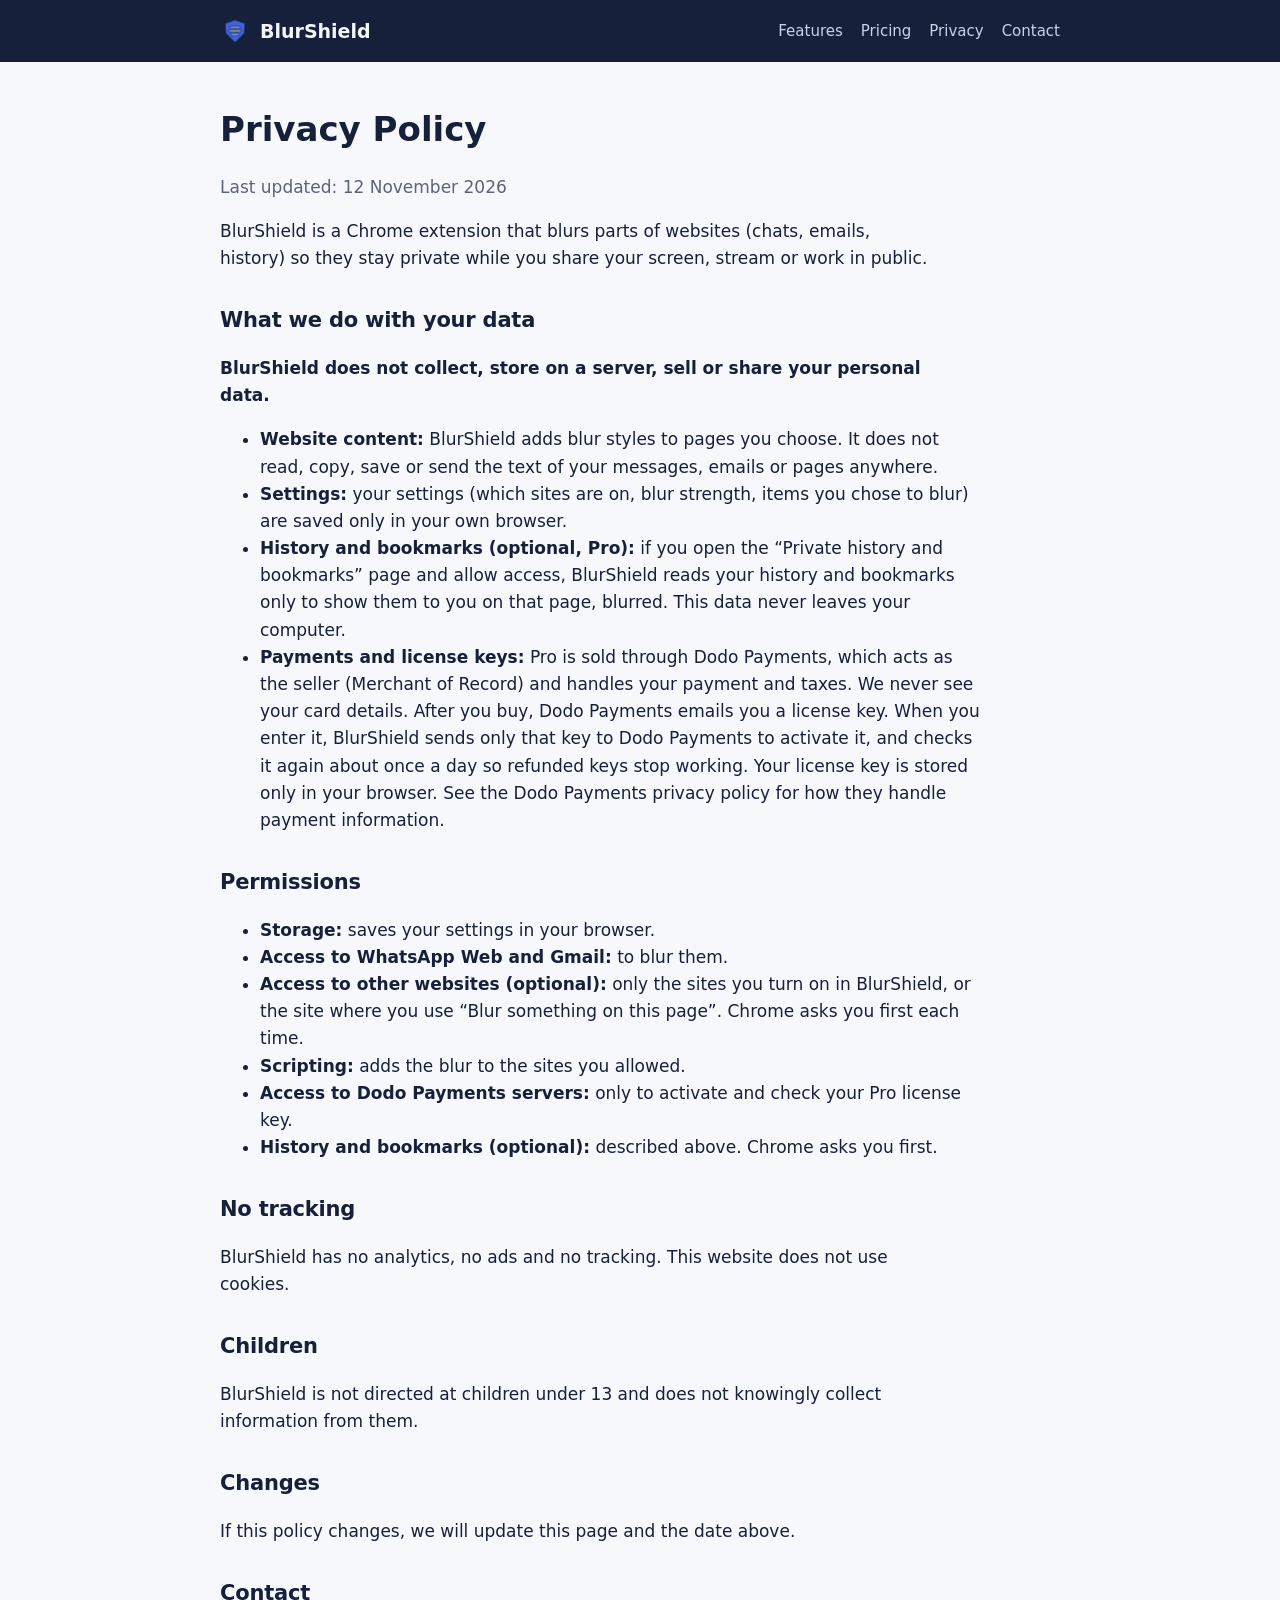
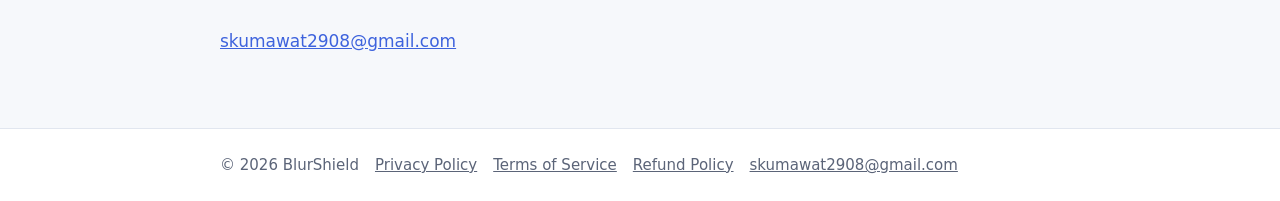
==== privacy.html @ 42de721b "Add files via upload" ====
<!doctype html>
<html lang="en">
<head>
<meta charset="utf-8">
<meta name="viewport" content="width=device-width, initial-scale=1">
<title>Privacy Policy – BlurShield</title>
<meta name="description" content="Blur your chats, emails and history while screen sharing or streaming.">
<link rel="icon" href="favicon.png">
<link rel="stylesheet" href="style.css">
</head>
<body>
<header class="top">
  <div class="wrap nav">
    <a class="brand" href="index.html"><img src="icon.png" alt="">BlurShield</a>
    <nav><a href="index.html#features">Features</a><a href="index.html#pricing">Pricing</a><a href="privacy.html">Privacy</a><a href="mailto:skumawat2908@gmail.com">Contact</a></nav>
  </div>
</header>
<main class="wrap doc">
<h1>Privacy Policy</h1>
<p class="muted">Last updated: 12 November 2026</p>
<p>BlurShield is a Chrome extension that blurs parts of websites (chats, emails, history) so they stay private while you share your screen, stream or work in public.</p>
<h2>What we do with your data</h2>
<p><strong>BlurShield does not collect, store on a server, sell or share your personal data.</strong></p>
<ul>
<li><strong>Website content:</strong> BlurShield adds blur styles to pages you choose. It does not read, copy, save or send the text of your messages, emails or pages anywhere.</li>
<li><strong>Settings:</strong> your settings (which sites are on, blur strength, items you chose to blur) are saved only in your own browser.</li>
<li><strong>History and bookmarks (optional, Pro):</strong> if you open the “Private history and bookmarks” page and allow access, BlurShield reads your history and bookmarks only to show them to you on that page, blurred. This data never leaves your computer.</li>
<li><strong>Payments and license keys:</strong> Pro is sold through Dodo Payments, which acts as the seller (Merchant of Record) and handles your payment and taxes. We never see your card details. After you buy, Dodo Payments emails you a license key. When you enter it, BlurShield sends only that key to Dodo Payments to activate it, and checks it again about once a day so refunded keys stop working. Your license key is stored only in your browser. See the Dodo Payments privacy policy for how they handle payment information.</li>
</ul>
<h2>Permissions</h2>
<ul>
<li><strong>Storage:</strong> saves your settings in your browser.</li>
<li><strong>Access to WhatsApp Web and Gmail:</strong> to blur them.</li>
<li><strong>Access to other websites (optional):</strong> only the sites you turn on in BlurShield, or the site where you use “Blur something on this page”. Chrome asks you first each time.</li>
<li><strong>Scripting:</strong> adds the blur to the sites you allowed.</li>
<li><strong>Access to Dodo Payments servers:</strong> only to activate and check your Pro license key.</li>
<li><strong>History and bookmarks (optional):</strong> described above. Chrome asks you first.</li>
</ul>
<h2>No tracking</h2>
<p>BlurShield has no analytics, no ads and no tracking. This website does not use cookies.</p>
<h2>Children</h2>
<p>BlurShield is not directed at children under 13 and does not knowingly collect information from them.</p>
<h2>Changes</h2>
<p>If this policy changes, we will update this page and the date above.</p>
<h2>Contact</h2>
<p><a href="mailto:skumawat2908@gmail.com">skumawat2908@gmail.com</a></p>
</main>
<footer>
  <div class="wrap">
    <span>© 2026 BlurShield</span>
    <a href="privacy.html">Privacy Policy</a>
    <a href="terms.html">Terms of Service</a>
    <a href="refund.html">Refund Policy</a>
    <a href="mailto:skumawat2908@gmail.com">skumawat2908@gmail.com</a>
  </div>
</footer>
</body>
</html>
---- style.css ----
:root {
  --bg: #F6F8FB; --surface: #FFFFFF; --ink: #17203A; --muted: #5B6478;
  --line: #E1E6EF; --accent: #3E63DD; --gold: #F2C14E; --hero: #17203A;
}
* { box-sizing: border-box; }
body {
  margin: 0; background: var(--bg); color: var(--ink);
  font: 17px/1.6 system-ui, -apple-system, "Segoe UI", Roboto, sans-serif;
}
a { color: var(--accent); }
.wrap { max-width: 880px; margin: 0 auto; padding: 0 20px; }

/* Header */
.top { background: var(--hero); color: #F3F6FC; }
.nav { display: flex; align-items: center; gap: 12px; padding-top: 16px; padding-bottom: 16px; flex-wrap: wrap; }
.brand { display: flex; align-items: center; gap: 10px; color: inherit; text-decoration: none; font-weight: 700; font-size: 19px; }
.brand img { width: 30px; height: 30px; }
.nav nav { margin-left: auto; display: flex; gap: 18px; flex-wrap: wrap; }
.nav nav a { color: #C9D2E6; text-decoration: none; font-size: 15px; }
.nav nav a:hover { color: #fff; }

/* Hero */
.hero { padding-top: 56px; padding-bottom: 64px; }
.hero h1 { font-size: clamp(32px, 6vw, 48px); line-height: 1.1; margin: 0 0 16px; letter-spacing: -0.02em; }
.hero p { color: #C9D2E6; font-size: 19px; max-width: 560px; margin: 0 0 28px; }
.chat { display: grid; gap: 10px; max-width: 360px; margin-bottom: 32px; }
.bubble { padding: 10px 14px; border-radius: 16px 16px 16px 4px; background: #2C3A63; color: #F3F6FC; width: fit-content; }
.bubble.blur { filter: blur(5px); }
.bubble.me { justify-self: end; border-radius: 16px 16px 4px 16px; background: var(--accent); }
.btn {
  display: inline-block; padding: 12px 22px; border-radius: 10px; font-weight: 700;
  text-decoration: none; background: var(--gold); color: #2B2105;
}
.btn.ghost { background: transparent; color: #F3F6FC; border: 1px solid #4A5578; margin-left: 8px; }

/* Sections */
section { padding: 48px 0; border-bottom: 1px solid var(--line); }
section:last-of-type { border-bottom: 0; }
h2 { font-size: 28px; margin: 0 0 20px; letter-spacing: -0.01em; }
.cards { display: grid; grid-template-columns: repeat(auto-fit, minmax(240px, 1fr)); gap: 16px; }
.card { background: var(--surface); border: 1px solid var(--line); border-radius: 14px; padding: 22px; }
.card h3 { margin: 0 0 8px; font-size: 19px; }
.card ul { margin: 0; padding-left: 20px; }
.card li { margin: 4px 0; }
.price { font-size: 34px; font-weight: 800; margin: 4px 0 2px; }
.price small { font-size: 16px; font-weight: 500; color: var(--muted); }
.card.pro { border: 2px solid var(--gold); }
.muted { color: var(--muted); }

/* Legal pages */
.doc { padding-top: 40px; padding-bottom: 56px; }
.doc h1 { font-size: 34px; margin: 0 0 4px; }
.doc h2 { font-size: 21px; margin: 32px 0 8px; }
.doc p, .doc li { max-width: 720px; }

footer { background: var(--surface); border-top: 1px solid var(--line); padding: 24px 0; font-size: 15px; color: var(--muted); }
footer .wrap { display: flex; flex-wrap: wrap; gap: 16px; }
footer a { color: var(--muted); }

@media (max-width: 520px) {
  .btn.ghost { margin: 10px 0 0; }
}
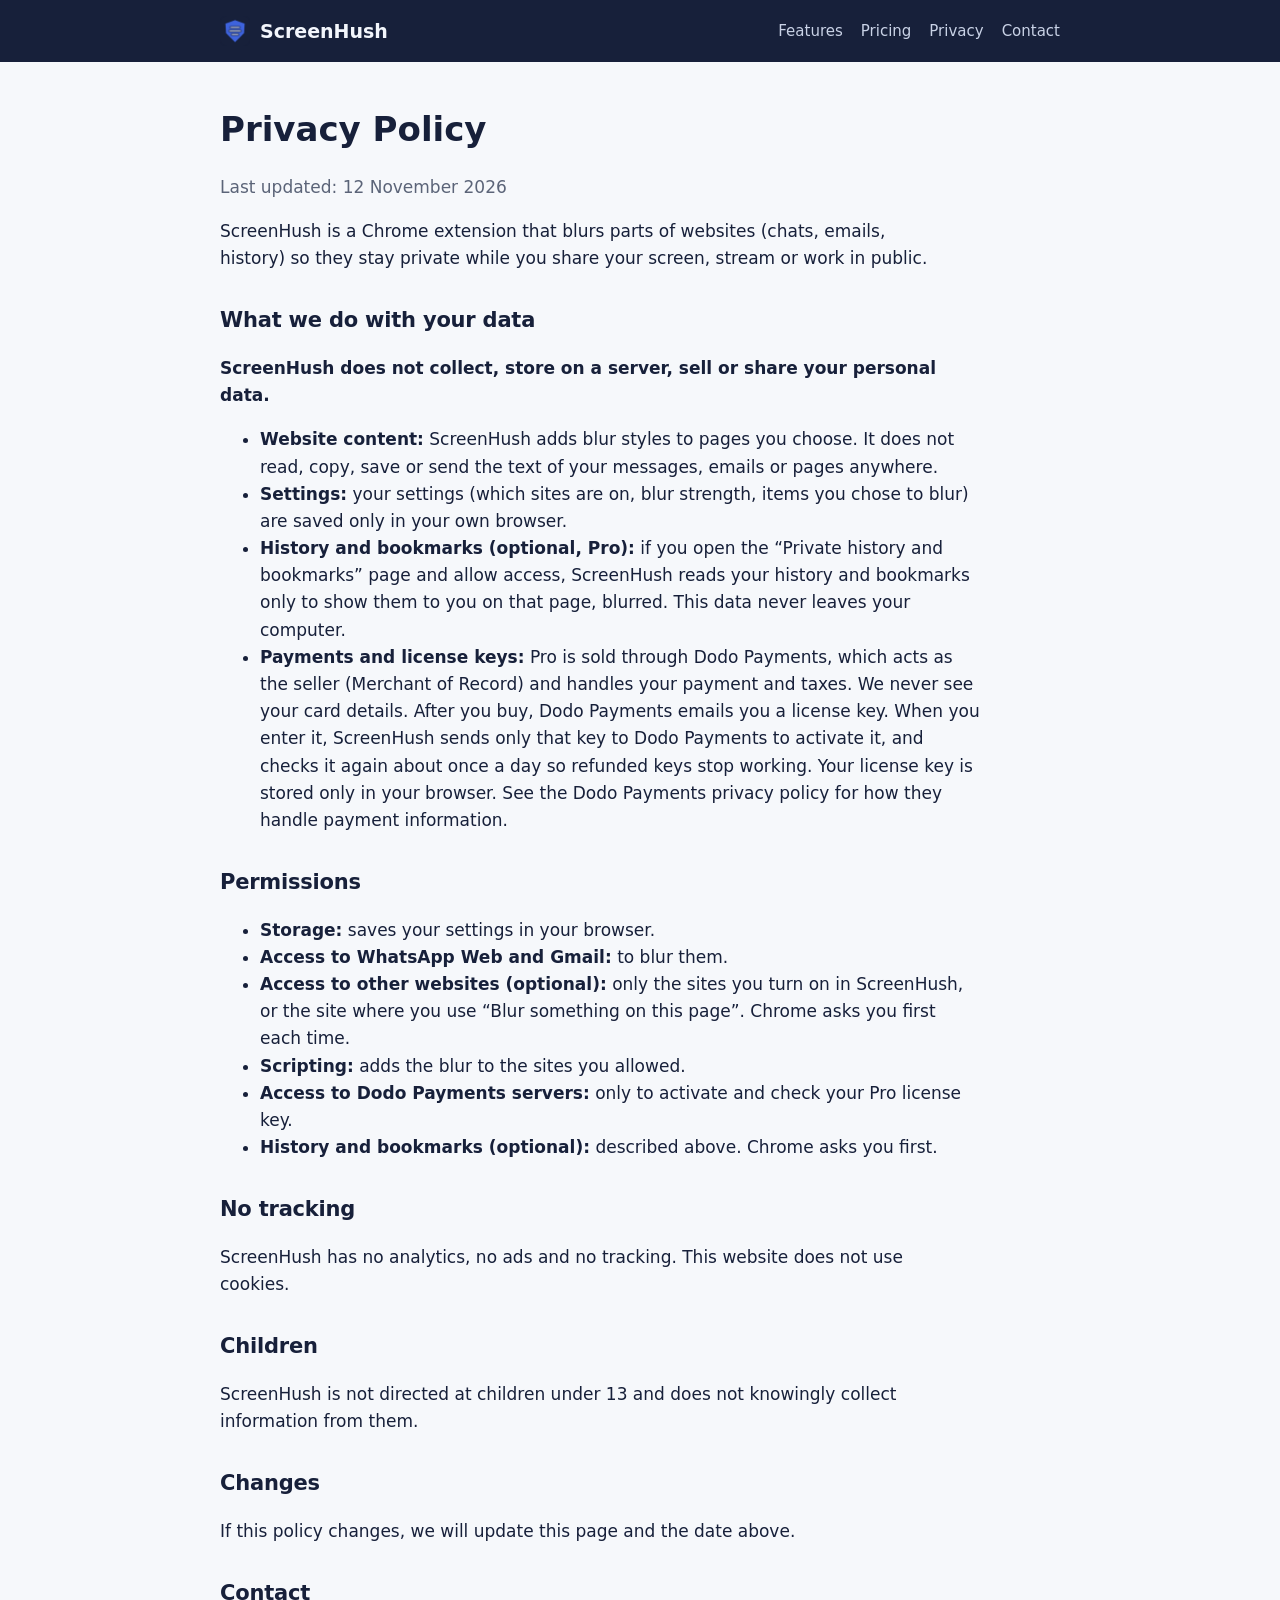
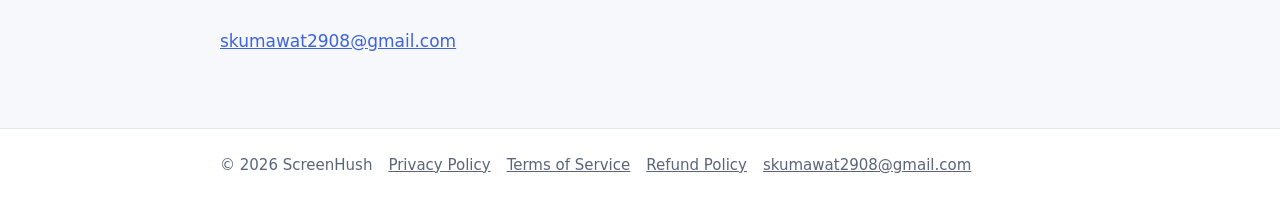
==== commit 14712f3e: "Add files via upload" ====
--- a/privacy.html
+++ b/privacy.html
@@ -3,7 +3,7 @@
 <head>
 <meta charset="utf-8">
 <meta name="viewport" content="width=device-width, initial-scale=1">
-<title>Privacy Policy – BlurShield</title>
+<title>Privacy Policy – ScreenHush</title>
 <meta name="description" content="Blur your chats, emails and history while screen sharing or streaming.">
 <link rel="icon" href="favicon.png">
 <link rel="stylesheet" href="style.css">
@@ -11,35 +11,35 @@
 <body>
 <header class="top">
   <div class="wrap nav">
-    <a class="brand" href="index.html"><img src="icon.png" alt="">BlurShield</a>
+    <a class="brand" href="index.html"><img src="icon.png" alt="">ScreenHush</a>
     <nav><a href="index.html#features">Features</a><a href="index.html#pricing">Pricing</a><a href="privacy.html">Privacy</a><a href="mailto:skumawat2908@gmail.com">Contact</a></nav>
   </div>
 </header>
 <main class="wrap doc">
 <h1>Privacy Policy</h1>
 <p class="muted">Last updated: 12 November 2026</p>
-<p>BlurShield is a Chrome extension that blurs parts of websites (chats, emails, history) so they stay private while you share your screen, stream or work in public.</p>
+<p>ScreenHush is a Chrome extension that blurs parts of websites (chats, emails, history) so they stay private while you share your screen, stream or work in public.</p>
 <h2>What we do with your data</h2>
-<p><strong>BlurShield does not collect, store on a server, sell or share your personal data.</strong></p>
+<p><strong>ScreenHush does not collect, store on a server, sell or share your personal data.</strong></p>
 <ul>
-<li><strong>Website content:</strong> BlurShield adds blur styles to pages you choose. It does not read, copy, save or send the text of your messages, emails or pages anywhere.</li>
+<li><strong>Website content:</strong> ScreenHush adds blur styles to pages you choose. It does not read, copy, save or send the text of your messages, emails or pages anywhere.</li>
 <li><strong>Settings:</strong> your settings (which sites are on, blur strength, items you chose to blur) are saved only in your own browser.</li>
-<li><strong>History and bookmarks (optional, Pro):</strong> if you open the “Private history and bookmarks” page and allow access, BlurShield reads your history and bookmarks only to show them to you on that page, blurred. This data never leaves your computer.</li>
-<li><strong>Payments and license keys:</strong> Pro is sold through Dodo Payments, which acts as the seller (Merchant of Record) and handles your payment and taxes. We never see your card details. After you buy, Dodo Payments emails you a license key. When you enter it, BlurShield sends only that key to Dodo Payments to activate it, and checks it again about once a day so refunded keys stop working. Your license key is stored only in your browser. See the Dodo Payments privacy policy for how they handle payment information.</li>
+<li><strong>History and bookmarks (optional, Pro):</strong> if you open the “Private history and bookmarks” page and allow access, ScreenHush reads your history and bookmarks only to show them to you on that page, blurred. This data never leaves your computer.</li>
+<li><strong>Payments and license keys:</strong> Pro is sold through Dodo Payments, which acts as the seller (Merchant of Record) and handles your payment and taxes. We never see your card details. After you buy, Dodo Payments emails you a license key. When you enter it, ScreenHush sends only that key to Dodo Payments to activate it, and checks it again about once a day so refunded keys stop working. Your license key is stored only in your browser. See the Dodo Payments privacy policy for how they handle payment information.</li>
 </ul>
 <h2>Permissions</h2>
 <ul>
 <li><strong>Storage:</strong> saves your settings in your browser.</li>
 <li><strong>Access to WhatsApp Web and Gmail:</strong> to blur them.</li>
-<li><strong>Access to other websites (optional):</strong> only the sites you turn on in BlurShield, or the site where you use “Blur something on this page”. Chrome asks you first each time.</li>
+<li><strong>Access to other websites (optional):</strong> only the sites you turn on in ScreenHush, or the site where you use “Blur something on this page”. Chrome asks you first each time.</li>
 <li><strong>Scripting:</strong> adds the blur to the sites you allowed.</li>
 <li><strong>Access to Dodo Payments servers:</strong> only to activate and check your Pro license key.</li>
 <li><strong>History and bookmarks (optional):</strong> described above. Chrome asks you first.</li>
 </ul>
 <h2>No tracking</h2>
-<p>BlurShield has no analytics, no ads and no tracking. This website does not use cookies.</p>
+<p>ScreenHush has no analytics, no ads and no tracking. This website does not use cookies.</p>
 <h2>Children</h2>
-<p>BlurShield is not directed at children under 13 and does not knowingly collect information from them.</p>
+<p>ScreenHush is not directed at children under 13 and does not knowingly collect information from them.</p>
 <h2>Changes</h2>
 <p>If this policy changes, we will update this page and the date above.</p>
 <h2>Contact</h2>
@@ -47,7 +47,7 @@
 </main>
 <footer>
   <div class="wrap">
-    <span>© 2026 BlurShield</span>
+    <span>© 2026 ScreenHush</span>
     <a href="privacy.html">Privacy Policy</a>
     <a href="terms.html">Terms of Service</a>
     <a href="refund.html">Refund Policy</a>
